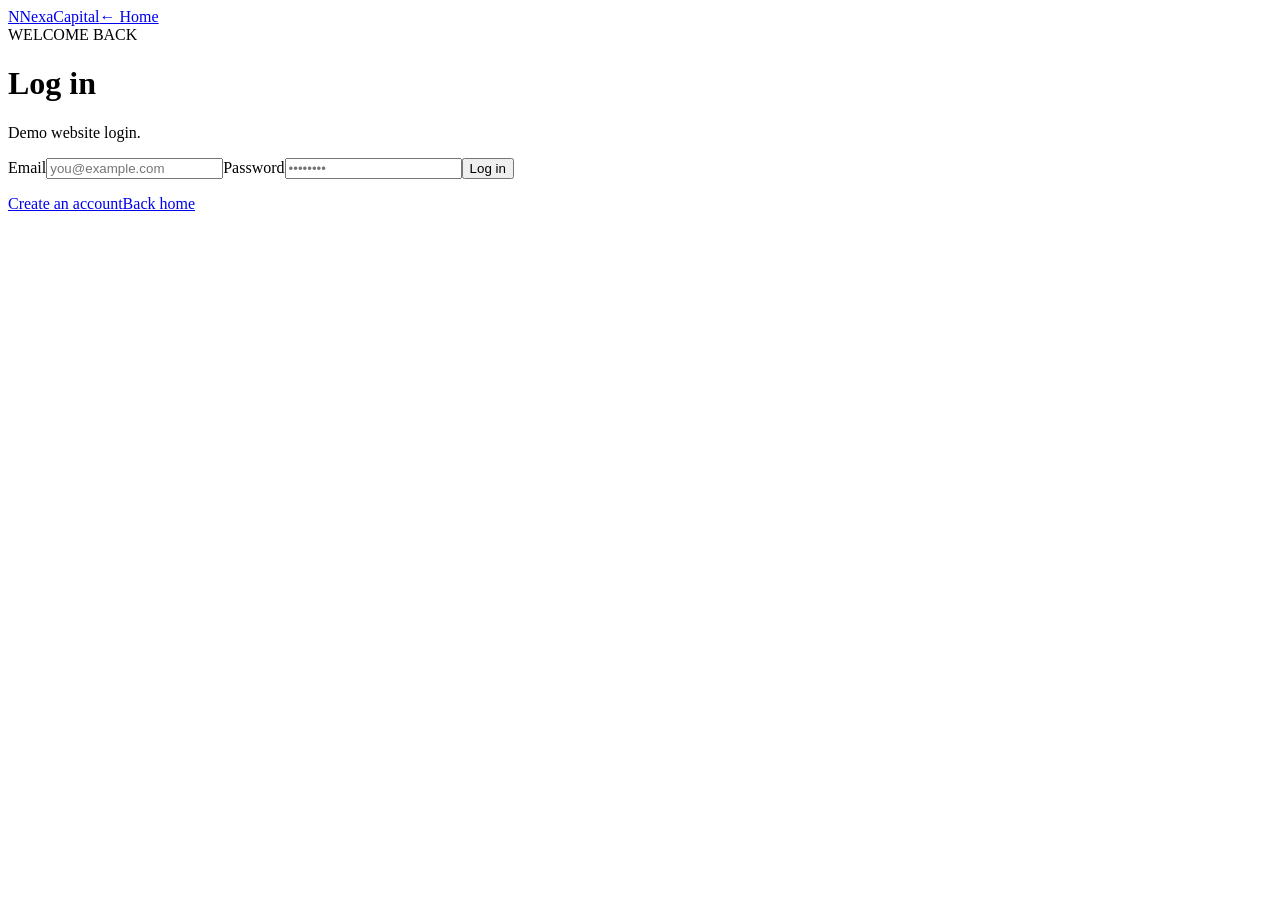
==== login.html @ 88aeab78 "Add files via upload" ====
<!DOCTYPE html>
<html lang="en"><head><meta charset="UTF-8"><meta name="viewport" content="width=device-width, initial-scale=1.0"><title>Login | NexaCapital</title><link rel="stylesheet" href="assets/css/style.css"></head>
<body class="auth-page"><header class="header"><div class="container nav"><a class="logo" href="index.html"><span>N</span>NexaCapital</a><a href="index.html" class="back-link">← Home</a></div></header>
<main class="auth-wrap"><form class="form-card auth-card" id="loginForm"><div class="eyebrow">WELCOME BACK</div><h1>Log in</h1><p class="muted">Demo website login.</p><label>Email<input required type="email" name="email" placeholder="you@example.com"></label><label>Password<input required type="password" name="password" placeholder="••••••••"></label><button class="btn btn-primary full" type="submit">Log in</button><p id="loginMessage" class="form-message"></p><div class="form-links"><a href="register.html">Create an account</a><a href="index.html">Back home</a></div></form></main><script src="assets/js/app.js"></script></body></html>
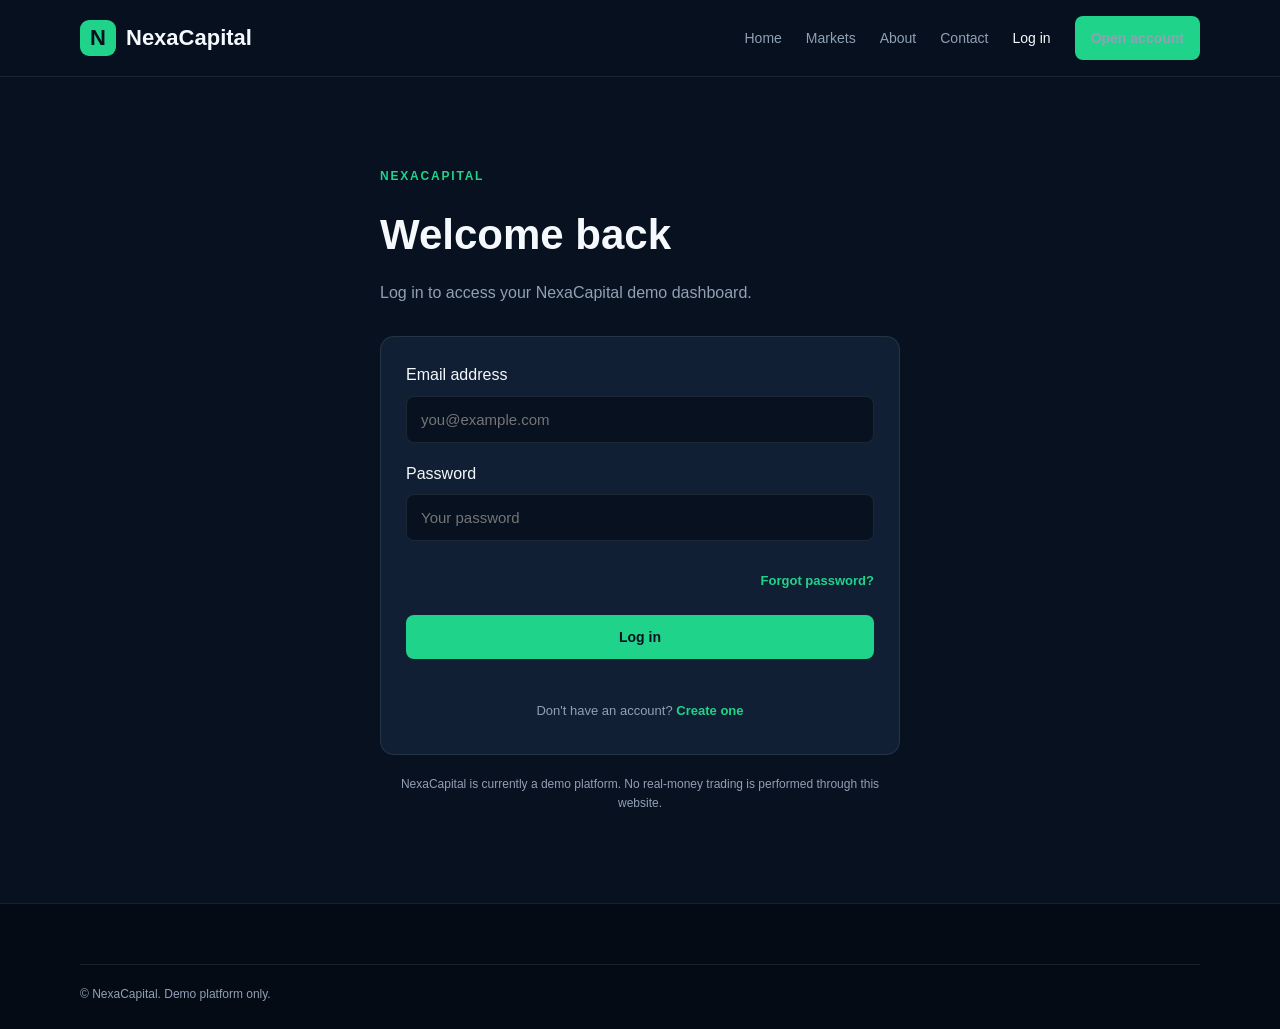
==== commit c99386e1: "Revamp login.html structure and styling Updated the login page layout and added a description meta t" ====
--- a/login.html
+++ b/login.html
@@ -1,4 +1,168 @@
 <!DOCTYPE html>
-<html lang="en"><head><meta charset="UTF-8"><meta name="viewport" content="width=device-width, initial-scale=1.0"><title>Login | NexaCapital</title><link rel="stylesheet" href="assets/css/style.css"></head>
-<body class="auth-page"><header class="header"><div class="container nav"><a class="logo" href="index.html"><span>N</span>NexaCapital</a><a href="index.html" class="back-link">← Home</a></div></header>
-<main class="auth-wrap"><form class="form-card auth-card" id="loginForm"><div class="eyebrow">WELCOME BACK</div><h1>Log in</h1><p class="muted">Demo website login.</p><label>Email<input required type="email" name="email" placeholder="you@example.com"></label><label>Password<input required type="password" name="password" placeholder="••••••••"></label><button class="btn btn-primary full" type="submit">Log in</button><p id="loginMessage" class="form-message"></p><div class="form-links"><a href="register.html">Create an account</a><a href="index.html">Back home</a></div></form></main><script src="assets/js/app.js"></script></body></html>+<html lang="en">
+<head>
+  <meta charset="UTF-8">
+  <meta name="viewport" content="width=device-width, initial-scale=1.0">
+
+  <meta name="description" content="Log in to your NexaCapital demo account.">
+
+  <title>Log in | NexaCapital</title>
+
+  <link rel="stylesheet" href="style.css">
+</head>
+
+<body>
+
+<header class="header">
+  <div class="container nav">
+
+    <a class="logo" href="index.html">
+      <span>N</span>NexaCapital
+    </a>
+
+    <button class="menu-toggle" aria-label="Open menu">
+      ☰
+    </button>
+
+    <nav class="nav-links">
+      <a href="index.html">Home</a>
+      <a href="markets.html">Markets</a>
+      <a href="about.html">About</a>
+      <a href="contact.html">Contact</a>
+      <a class="active" href="login.html">Log in</a>
+      <a class="btn btn-primary btn-small" href="register.html">
+        Open account
+      </a>
+    </nav>
+
+  </div>
+</header>
+
+
+<main>
+
+<section class="section">
+
+  <div class="container" style="max-width:520px;">
+
+    <div class="eyebrow">
+      NEXACAPITAL
+    </div>
+
+    <h1 style="font-size:42px; margin-bottom:12px;">
+      Welcome back
+    </h1>
+
+    <p style="color:var(--muted); margin-bottom:30px;">
+      Log in to access your NexaCapital demo dashboard.
+    </p>
+
+
+    <div class="market-card">
+
+      <form id="loginForm">
+
+        <div style="margin-bottom:18px;">
+
+          <label for="email"
+                 style="display:block; margin-bottom:8px;">
+            Email address
+          </label>
+
+          <input
+            type="email"
+            id="email"
+            name="email"
+            placeholder="you@example.com"
+            autocomplete="email"
+            required
+            style="width:100%; padding:14px; border-radius:8px; border:1px solid var(--border); background:#07111f; color:white; font-size:15px;"
+          >
+
+        </div>
+
+
+        <div style="margin-bottom:10px;">
+
+          <label for="password"
+                 style="display:block; margin-bottom:8px;">
+            Password
+          </label>
+
+          <input
+            type="password"
+            id="password"
+            name="password"
+            placeholder="Your password"
+            autocomplete="current-password"
+            required
+            style="width:100%; padding:14px; border-radius:8px; border:1px solid var(--border); background:#07111f; color:white; font-size:15px;"
+          >
+
+        </div>
+
+
+        <div style="text-align:right; margin-bottom:22px;">
+
+          <a href="#"
+             onclick="alert('Password reset will be added next.'); return false;"
+             style="color:var(--green); font-size:13px;">
+            Forgot password?
+          </a>
+
+        </div>
+
+
+        <button
+          type="submit"
+          class="btn btn-primary"
+          style="width:100%; cursor:pointer;"
+        >
+          Log in
+        </button>
+
+      </form>
+
+
+      <p style="color:var(--muted); font-size:13px; margin-top:22px; text-align:center;">
+
+        Don't have an account?
+
+        <a href="register.html"
+           style="color:var(--green);">
+          Create one
+        </a>
+
+      </p>
+
+    </div>
+
+
+    <p style="color:var(--muted); font-size:12px; margin-top:20px; text-align:center;">
+      NexaCapital is currently a demo platform.
+      No real-money trading is performed through this website.
+    </p>
+
+  </div>
+
+</section>
+
+</main>
+
+
+<footer class="footer">
+
+  <div class="container footer-bottom" style="margin-top:0;">
+
+    © <span class="year"></span>
+    NexaCapital. Demo platform only.
+
+  </div>
+
+</footer>
+
+
+<script src="app.js"></script>
+
+</body>
+</html>
--- a/style.css
+++ b/style.css
@@ -0,0 +1,633 @@
+:root {
+  --bg: #07111f;
+  --bg2: #0b1728;
+  --card: #101f33;
+  --card2: #14263d;
+  --text: #f5f8fc;
+  --muted: #91a0b5;
+  --green: #20d38a;
+  --green-dark: #16a970;
+  --border: rgba(255,255,255,.09);
+  --shadow: 0 20px 60px rgba(0,0,0,.25);
+}
+
+* {
+  box-sizing: border-box;
+  margin: 0;
+  padding: 0;
+}
+
+html {
+  scroll-behavior: smooth;
+}
+
+body {
+  font-family: Arial, Helvetica, sans-serif;
+  background: var(--bg);
+  color: var(--text);
+  line-height: 1.6;
+}
+
+a {
+  color: inherit;
+  text-decoration: none;
+}
+
+.container {
+  width: min(1120px, 92%);
+  margin: auto;
+}
+
+
+/* HEADER */
+
+.header {
+  background: rgba(7,17,31,.96);
+  border-bottom: 1px solid var(--border);
+  position: sticky;
+  top: 0;
+  z-index: 100;
+}
+
+.nav {
+  min-height: 76px;
+  display: flex;
+  align-items: center;
+  justify-content: space-between;
+}
+
+.logo {
+  font-size: 22px;
+  font-weight: 800;
+  display: flex;
+  align-items: center;
+  gap: 10px;
+}
+
+.logo span {
+  width: 36px;
+  height: 36px;
+  display: grid;
+  place-items: center;
+  background: var(--green);
+  color: #06121d;
+  border-radius: 9px;
+  font-weight: 900;
+}
+
+.nav-links {
+  display: flex;
+  align-items: center;
+  gap: 24px;
+}
+
+.nav-links a {
+  color: var(--muted);
+  font-size: 14px;
+}
+
+.nav-links a:hover,
+.nav-links .active {
+  color: var(--text);
+}
+
+.menu-toggle {
+  display: none;
+  background: none;
+  border: 0;
+  color: white;
+  font-size: 27px;
+}
+
+
+/* BUTTONS */
+
+.btn {
+  display: inline-flex;
+  align-items: center;
+  justify-content: center;
+  padding: 13px 20px;
+  border-radius: 8px;
+  font-weight: 700;
+  font-size: 14px;
+  border: 1px solid transparent;
+}
+
+.btn-primary {
+  background: var(--green);
+  color: #06121d;
+}
+
+.btn-primary:hover {
+  background: var(--green-dark);
+}
+
+.btn-ghost {
+  border-color: var(--border);
+  color: var(--text);
+}
+
+.btn-small {
+  padding: 10px 15px;
+}
+
+
+/* HERO */
+
+.hero {
+  padding: 90px 0 70px;
+  background:
+    radial-gradient(circle at 80% 20%, rgba(32,211,138,.13), transparent 30%),
+    var(--bg);
+}
+
+.hero-grid {
+  display: grid;
+  grid-template-columns: 1.1fr .9fr;
+  gap: 70px;
+  align-items: center;
+}
+
+.eyebrow {
+  color: var(--green);
+  font-size: 12px;
+  font-weight: 800;
+  letter-spacing: 1.8px;
+  margin-bottom: 15px;
+}
+
+.hero h1 {
+  font-size: clamp(42px, 6vw, 72px);
+  line-height: 1.05;
+  letter-spacing: -2px;
+  margin-bottom: 24px;
+}
+
+.hero h1 span {
+  color: var(--green);
+}
+
+.hero-text {
+  max-width: 600px;
+  color: var(--muted);
+  font-size: 18px;
+}
+
+.hero-actions {
+  display: flex;
+  gap: 12px;
+  margin-top: 30px;
+  flex-wrap: wrap;
+}
+
+.trust-row {
+  display: flex;
+  gap: 45px;
+  margin-top: 45px;
+}
+
+.trust-row strong {
+  display: block;
+  font-size: 22px;
+}
+
+.trust-row small {
+  color: var(--muted);
+}
+
+
+/* HERO CARD */
+
+.hero-card {
+  background: linear-gradient(145deg, #12243a, #091625);
+  border: 1px solid var(--border);
+  border-radius: 18px;
+  padding: 25px;
+  box-shadow: var(--shadow);
+}
+
+.terminal-top {
+  display: flex;
+  justify-content: space-between;
+  font-size: 11px;
+  color: var(--muted);
+}
+
+.live-dot {
+  color: var(--green);
+}
+
+.quote-big {
+  margin-top: 35px;
+}
+
+.quote-big span {
+  display: block;
+  color: var(--muted);
+  font-size: 14px;
+}
+
+.quote-big strong {
+  font-size: 42px;
+  display: block;
+}
+
+.quote-big small {
+  color: var(--green);
+  font-weight: bold;
+}
+
+.mini-chart {
+  height: 120px;
+  margin: 25px 0;
+  border-bottom: 1px solid var(--border);
+  position: relative;
+  overflow: hidden;
+}
+
+.chart-line {
+  position: absolute;
+  width: 120%;
+  height: 100%;
+  left: -10%;
+  background:
+    linear-gradient(145deg,
+      transparent 48%,
+      var(--green) 49%,
+      var(--green) 50%,
+      transparent 51%);
+  transform: skewY(-8deg);
+  opacity: .8;
+}
+
+.quote-grid {
+  display: grid;
+  grid-template-columns: repeat(3,1fr);
+  gap: 10px;
+}
+
+.quote-grid div {
+  background: rgba(255,255,255,.04);
+  padding: 12px;
+  border-radius: 8px;
+}
+
+.quote-grid small {
+  display: block;
+  color: var(--muted);
+  font-size: 10px;
+}
+
+.quote-grid b {
+  font-size: 14px;
+}
+
+
+/* TICKER */
+
+.ticker {
+  background: #050d18;
+  border-top: 1px solid var(--border);
+  border-bottom: 1px solid var(--border);
+  overflow: hidden;
+}
+
+.ticker-track {
+  display: flex;
+  justify-content: space-around;
+  gap: 35px;
+  padding: 17px;
+  white-space: nowrap;
+}
+
+.ticker span {
+  color: var(--muted);
+  font-size: 13px;
+}
+
+.ticker b {
+  color: white;
+  margin-left: 8px;
+}
+
+.ticker i {
+  color: var(--green);
+  font-style: normal;
+  margin-left: 7px;
+}
+
+
+/* SECTIONS */
+
+.section {
+  padding: 90px 0;
+}
+
+.section-heading {
+  display: flex;
+  justify-content: space-between;
+  align-items: end;
+  gap: 20px;
+  margin-bottom: 35px;
+}
+
+.section-heading h2,
+.split h2,
+.cta h2 {
+  font-size: clamp(30px, 4vw, 46px);
+  line-height: 1.15;
+}
+
+.section-heading > a {
+  color: var(--green);
+}
+
+
+/* MARKET CARDS */
+
+.market-cards {
+  display: grid;
+  grid-template-columns: repeat(4,1fr);
+  gap: 18px;
+}
+
+.market-card {
+  background: var(--card);
+  border: 1px solid var(--border);
+  border-radius: 14px;
+  padding: 25px;
+  transition: .25s;
+}
+
+.market-card:hover {
+  transform: translateY(-5px);
+  border-color: rgba(32,211,138,.4);
+}
+
+.market-icon {
+  width: 45px;
+  height: 45px;
+  display: grid;
+  place-items: center;
+  background: rgba(32,211,138,.1);
+  color: var(--green);
+  border-radius: 10px;
+  font-weight: 900;
+  margin-bottom: 20px;
+}
+
+.market-card h3 {
+  margin-bottom: 8px;
+}
+
+.market-card p {
+  color: var(--muted);
+  font-size: 14px;
+  min-height: 48px;
+}
+
+.market-card a {
+  display: inline-block;
+  margin-top: 20px;
+  color: var(--green);
+  font-size: 13px;
+  font-weight: bold;
+}
+
+
+/* DARK SECTION */
+
+.dark-section {
+  background: var(--bg2);
+}
+
+.split {
+  display: grid;
+  grid-template-columns: 1fr 1fr;
+  gap: 70px;
+  align-items: center;
+}
+
+.split p {
+  color: var(--muted);
+  margin-top: 20px;
+}
+
+.feature-list {
+  list-style: none;
+  margin-top: 25px;
+}
+
+.feature-list li {
+  margin: 14px 0;
+  color: #d8e1ec;
+}
+
+.feature-list span {
+  color: var(--green);
+  margin-right: 10px;
+}
+
+
+/* DASHBOARD PREVIEW */
+
+.dashboard-preview {
+  background: #0a1524;
+  border: 1px solid var(--border);
+  border-radius: 16px;
+  padding: 25px;
+}
+
+.preview-header {
+  display: flex;
+  justify-content: space-between;
+  padding-bottom: 20px;
+  border-bottom: 1px solid var(--border);
+}
+
+.preview-stat {
+  padding: 25px 0;
+}
+
+.preview-stat span {
+  display: block;
+  color: var(--muted);
+  font-size: 13px;
+}
+
+.preview-stat strong {
+  font-size: 30px;
+}
+
+.preview-stat em {
+  color: var(--green);
+  margin-left: 10px;
+  font-style: normal;
+}
+
+.bars {
+  height: 150px;
+  display: flex;
+  align-items: end;
+  gap: 10px;
+}
+
+.bars span {
+  flex: 1;
+  background: var(--green);
+  opacity: .7;
+  border-radius: 4px 4px 0 0;
+}
+
+
+/* CTA */
+
+.cta {
+  padding: 70px 0;
+}
+
+.cta-box {
+  background: linear-gradient(120deg, #10263a, #0b1929);
+  border: 1px solid var(--border);
+  border-radius: 18px;
+  padding: 45px;
+  display: flex;
+  align-items: center;
+  justify-content: space-between;
+  gap: 30px;
+}
+
+.cta p {
+  color: var(--muted);
+  margin-top: 10px;
+}
+
+
+/* FOOTER */
+
+.footer {
+  background: #040b14;
+  border-top: 1px solid var(--border);
+  padding: 60px 0 25px;
+}
+
+.footer-grid {
+  display: grid;
+  grid-template-columns: 2fr 1fr 1fr;
+  gap: 40px;
+}
+
+.footer p {
+  color: var(--muted);
+  margin-top: 15px;
+  font-size: 13px;
+}
+
+.footer h4 {
+  margin-bottom: 15px;
+}
+
+.footer-grid > div > a:not(.logo) {
+  display: block;
+  color: var(--muted);
+  margin: 8px 0;
+  font-size: 13px;
+}
+
+.footer-bottom {
+  margin-top: 45px;
+  padding-top: 20px;
+  border-top: 1px solid var(--border);
+  color: var(--muted);
+  font-size: 12px;
+}
+
+
+/* MOBILE */
+
+@media (max-width: 800px) {
+
+  .menu-toggle {
+    display: block;
+  }
+
+  .nav-links {
+    display: none;
+    position: absolute;
+    top: 76px;
+    left: 0;
+    right: 0;
+    background: #07111f;
+    padding: 20px;
+    flex-direction: column;
+    align-items: stretch;
+    border-bottom: 1px solid var(--border);
+  }
+
+  .nav-links.open {
+    display: flex;
+  }
+
+  .nav-links a {
+    padding: 10px;
+  }
+
+  .hero {
+    padding: 60px 0;
+  }
+
+  .hero-grid,
+  .split {
+    grid-template-columns: 1fr;
+    gap: 40px;
+  }
+
+  .hero h1 {
+    font-size: 45px;
+  }
+
+  .trust-row {
+    gap: 20px;
+    justify-content: space-between;
+  }
+
+  .market-cards {
+    grid-template-columns: repeat(2,1fr);
+  }
+
+  .section-heading {
+    align-items: start;
+    flex-direction: column;
+  }
+
+  .cta-box {
+    flex-direction: column;
+    align-items: flex-start;
+    padding: 30px;
+  }
+
+  .footer-grid {
+    grid-template-columns: 1fr 1fr;
+  }
+
+}
+
+@media (max-width: 500px) {
+
+  .market-cards {
+    grid-template-columns: 1fr;
+  }
+
+  .footer-grid {
+    grid-template-columns: 1fr;
+  }
+
+  .quote-grid {
+    grid-template-columns: 1fr 1fr 1fr;
+  }
+
+  .hero h1 {
+    font-size: 39px;
+  }
+
+}
